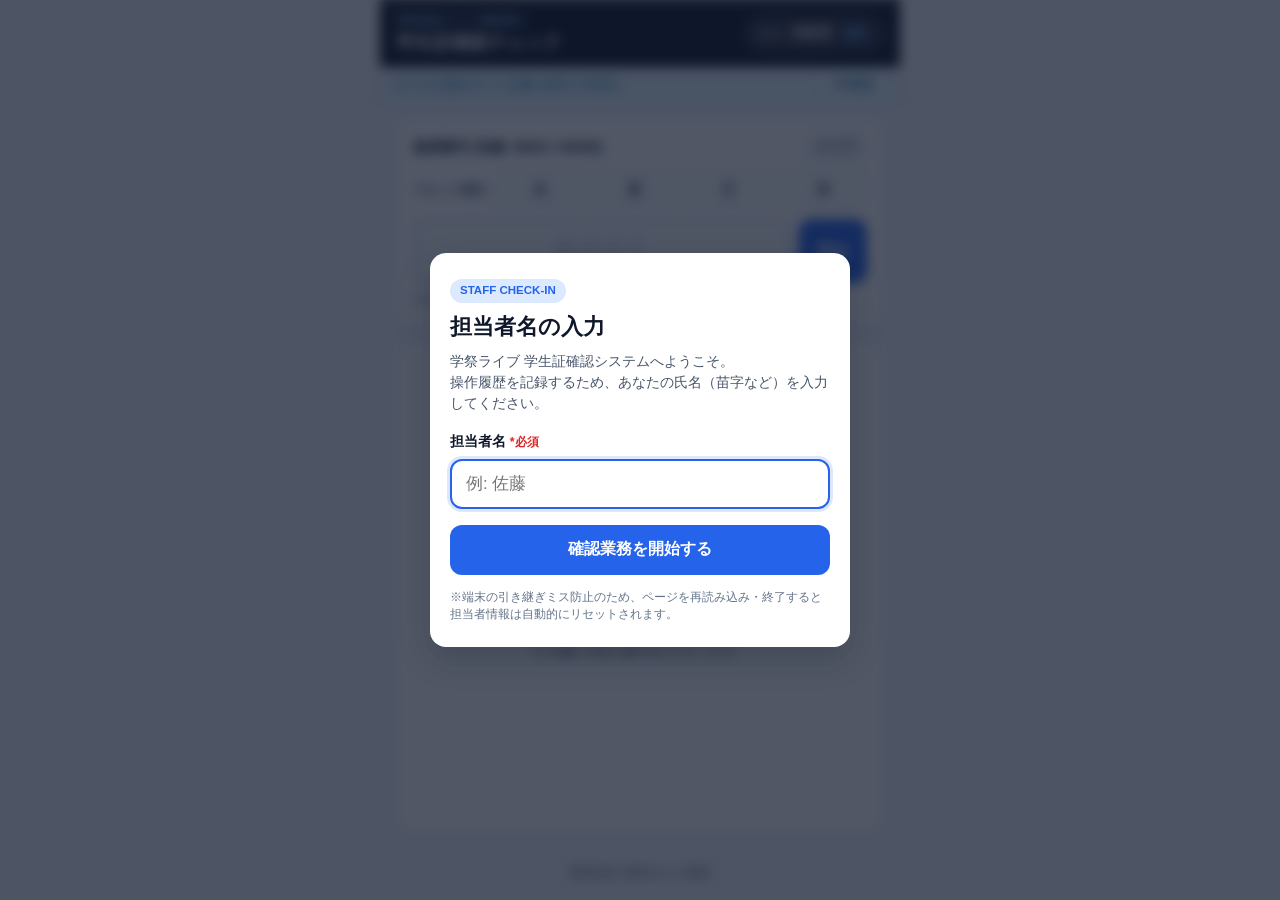
==== index.html @ 979d1f9e "Implement student ticket checker frontend, AWS backend, and manual (B001-B400)" ====
<!DOCTYPE html>
<html lang="ja">
<head>
  <meta charset="UTF-8" />
  <meta name="viewport" content="width=device-width, initial-scale=1.0, maximum-scale=1.0, user-scalable=no" />
  <meta name="theme-color" content="#0f172a" />
  <title>学祭ライブ 学生証確認窓口</title>
  <link rel="stylesheet" href="style.css" />
</head>
<body>
  <!-- ========================================================
       T2-2: 担当者名入力モーダル（初回アクセス時強制・揮発性メモリ保持）
       ======================================================== -->
  <div id="operator-modal" class="modal-overlay" role="dialog" aria-modal="true" aria-labelledby="modal-title">
    <div class="modal-card">
      <div class="modal-badge">STAFF CHECK-IN</div>
      <h1 id="modal-title" class="modal-title">担当者名の入力</h1>
      <p class="modal-desc">
        学祭ライブ 学生証確認システムへようこそ。<br />
        操作履歴を記録するため、あなたの氏名（苗字など）を入力してください。
      </p>
      <form id="operator-form" novalidate>
        <div class="form-group">
          <label for="operator-input" class="form-label">担当者名 <span class="required">*必須</span></label>
          <input
            type="text"
            id="operator-input"
            class="operator-input"
            placeholder="例: 佐藤"
            autocomplete="off"
            maxlength="20"
            required
          />
          <p id="operator-error" class="field-error" hidden>担当者名を入力してください（空白のみは不可）。</p>
        </div>
        <button type="submit" id="operator-submit-btn" class="btn btn-primary btn-block">
          確認業務を開始する
        </button>
      </form>
      <p class="modal-note">
        ※端末の引き継ぎミス防止のため、ページを再読み込み・終了すると担当者情報は自動的にリセットされます。
      </p>
    </div>
  </div>

  <!-- ========================================================
       T2-1: メイン画面（モバイルファースト・1画面完結レイアウト）
       ======================================================== -->
  <div id="app-container" class="app-container is-locked" aria-hidden="true">
    <!-- ヘッダー部 -->
    <header class="app-header">
      <div class="header-left">
        <span class="event-tag">学祭音楽ライブ 特設窓口</span>
        <h2 class="app-title">学生証確認チェック</h2>
      </div>
      <div class="header-right">
        <div class="operator-pill" title="現在の担当者（リロードでリセット）">
          <span class="operator-label">担当:</span>
          <strong id="current-operator-name" class="operator-name">未設定</strong>
          <button type="button" id="change-operator-btn" class="btn-link" aria-label="担当者を変更">変更</button>
        </div>
      </div>
    </header>

    <!-- モード表示バー（モック動作時やAPI設定変更用） -->
    <div id="mode-banner" class="mode-banner" hidden>
      <span id="mode-banner-text">ローカル検証モード (対象: B001〜B400)</span>
      <button type="button" id="open-config-btn" class="mode-config-btn">API設定</button>
    </div>

    <!-- メインコンテンツ -->
    <main class="app-main">
      <!-- 座席番号入力カード -->
      <section class="card input-section" aria-label="座席番号入力">
        <div class="input-header">
          <label for="seat-input" class="section-label">座席番号 (対象: B001〜B400)</label>
          <button type="button" id="clear-seat-btn" class="btn-clear" aria-label="入力をクリア">クリア</button>
        </div>

        <!-- クイックブロック選択ボタン（スマホでの英字・テンキー切替の手間をゼロにする補助UI） -->
        <div class="block-selector" role="group" aria-label="ブロック文字クイック入力">
          <span class="block-hint">ブロック選択:</span>
          <button type="button" class="block-btn" data-prefix="A">A</button>
          <button type="button" class="block-btn is-active" data-prefix="B">B</button>
          <button type="button" class="block-btn" data-prefix="C">C</button>
          <button type="button" class="block-btn" data-prefix="D">D</button>
        </div>

        <div class="seat-input-wrapper">
          <input
            type="text"
            id="seat-input"
            class="seat-input"
            placeholder="B001"
            maxlength="4"
            autocomplete="off"
            autocapitalize="characters"
            autocorrect="off"
            spellcheck="false"
            inputmode="text"
            aria-describedby="seat-format-hint"
          />
          <button type="button" id="manual-search-btn" class="btn-search" aria-label="照会する">
            照会
          </button>
        </div>

        <p id="seat-format-hint" class="input-hint">
          4文字入力すると自動でステータスを照会します（例: <code>B001</code>〜<code>B400</code>）
        </p>
      </section>

      <!-- ステータス表示 & アクションエリア -->
      <section id="status-section" class="card status-section state-idle" aria-live="polite">
        <!-- 初期待機状態 -->
        <div id="view-idle" class="status-view">
          <div class="idle-icon">🎫</div>
          <p class="idle-title">座席番号を入力してください</p>
          <p class="idle-sub">学生証とチケットの座席番号を目視確認し、上の入力欄に4桁の番号を入力します。</p>
        </div>

        <!-- 通信中スピナー (T2-5) -->
        <div id="view-loading" class="status-view" hidden>
          <div class="spinner" aria-hidden="true"></div>
          <p id="loading-text" class="loading-title">照会中...</p>
          <p class="loading-sub">通信完了までそのままお待ちください</p>
        </div>

        <!-- フォーマット不正エラー -->
        <div id="view-invalid" class="status-view" hidden>
          <div class="status-badge badge-invalid">形式エラー</div>
          <p class="error-title">座席番号の形式が正しくありません</p>
          <p class="error-desc">英大文字1文字＋数字3文字（例: <strong>B001</strong>）で入力してください。</p>
        </div>

        <!-- 404 対象外座席警告 (T2-4) -->
        <div id="view-not-found" class="status-view" hidden>
          <div class="status-badge badge-danger">対象外</div>
          <div class="seat-display" id="nf-seat-id">Z999</div>
          <div class="alert-banner alert-danger">
            <strong>対象外の座席番号です</strong>
            <p>この座席番号は学生チケット対象枠に登録されていません。券面を再度ご確認ください。</p>
          </div>
          <button type="button" class="btn btn-secondary btn-block next-seat-btn">
            次の座席を入力する
          </button>
        </div>

        <!-- UNCHECKED: 未確認状態 (T2-4) -->
        <div id="view-unchecked" class="status-view" hidden>
          <div class="status-header-row">
            <span class="status-badge badge-unchecked">未確認 (UNCHECKED)</span>
            <span class="seat-display" id="unchecked-seat-id">B001</span>
          </div>
          <p class="unchecked-guide">学生証の本人確認が完了したら、下のボタンを押してください。</p>
          <button type="button" id="btn-check-in" class="btn btn-success btn-xl btn-block">
            ✓ 確認済みにする
          </button>
          <p id="unchecked-history" class="meta-info" hidden></p>
        </div>

        <!-- CHECKED: 確認済み状態・二重登録防止警告 (T2-4) -->
        <div id="view-checked" class="status-view" hidden>
          <div class="status-header-row">
            <span class="status-badge badge-checked">確認済み (CHECKED)</span>
            <span class="seat-display" id="checked-seat-id">B001</span>
          </div>
          <div class="alert-banner alert-warning" role="alert">
            <div class="alert-icon">⚠️</div>
            <div class="alert-content">
              <strong>この番号は既に確認済みです！</strong>
              <p id="checked-meta" class="checked-meta">最終更新: -- (担当: --)</p>
            </div>
          </div>
          <div class="checked-actions">
            <button type="button" class="btn btn-primary btn-block next-seat-btn">
              次の座席を入力する
            </button>
            <button type="button" id="btn-undo-check" class="btn btn-outline-danger btn-block">
              誤操作のため「未確認」に戻す（取消）
            </button>
          </div>
        </div>

        <!-- 通信エラー・タイムアウト表示 + 再試行ボタン (T2-5) -->
        <div id="view-network-error" class="status-view" hidden>
          <div class="status-badge badge-danger">通信エラー</div>
          <p id="net-error-title" class="error-title">サーバーとの通信に失敗しました</p>
          <p id="net-error-desc" class="error-desc">
            電波状況が不安定か、タイムアウトが発生しました。下の「再試行」を押してください。
          </p>
          <div class="error-actions">
            <button type="button" id="btn-retry" class="btn btn-primary btn-block">
              🔄 再試行する
            </button>
          </div>
        </div>
      </section>
    </main>

    <!-- フッター -->
    <footer class="app-footer">
      <button type="button" id="footer-config-btn" class="footer-link">接続設定 / 動作モード確認</button>
    </footer>
  </div>

  <!-- ========================================================
       APIエンドポイント設定モーダル（本番URL切替・モック切替用）
       ======================================================== -->
  <div id="config-modal" class="modal-overlay" role="dialog" aria-modal="true" aria-labelledby="config-title" hidden>
    <div class="modal-card">
      <h2 id="config-title" class="modal-title">API接続設定</h2>
      <p class="modal-desc">
        API Gateway のエンドポイントURLを設定します。空欄またはモック指定時はブラウザ内モックDB（400席）で動作します。
      </p>
      <div class="form-group">
        <label for="api-url-input" class="form-label">API ベースURL</label>
        <input
          type="url"
          id="api-url-input"
          class="operator-input"
          placeholder="https://xxxx.execute-api.ap-northeast-1.amazonaws.com"
        />
      </div>
      <div class="config-actions">
        <button type="button" id="save-config-btn" class="btn btn-primary btn-block">設定を適用</button>
        <button type="button" id="close-config-btn" class="btn btn-secondary btn-block">閉じる</button>
      </div>
    </div>
  </div>

  <!-- ========================================================
       トースト通知コンテナ (T2-1 / T2-5)
       ======================================================== -->
  <div id="toast-container" class="toast-container" aria-live="assertive" aria-atomic="true"></div>

  <script src="app.js"></script>
</body>
</html>
---- style.css ----
/* ========================================================
   学祭ライブ 学生証確認サービス スタイルシート (Modern Vanilla CSS)
   モバイルファースト (iOS Safari / Android Chrome 最適化)
   ======================================================== */

:root {
  --bg-page: #f1f5f9;
  --bg-card: #ffffff;
  --text-main: #0f172a;
  --text-muted: #475569;
  --text-light: #64748b;
  --border-color: #cbd5e1;

  --primary: #2563eb;
  --primary-hover: #1d4ed8;
  --primary-light: #dbeafe;

  --success: #16a34a;
  --success-hover: #15803d;
  --success-bg: #dcfce7;
  --success-border: #86efac;

  --warning: #d97706;
  --warning-bg: #fef3c7;
  --warning-border: #fcd34d;

  --danger: #dc2626;
  --danger-hover: #b91c1c;
  --danger-bg: #fee2e2;
  --danger-border: #fca5a5;

  --radius-lg: 16px;
  --radius-md: 12px;
  --radius-sm: 8px;
  --shadow-sm: 0 1px 3px rgba(15, 23, 42, 0.08);
  --shadow-md: 0 4px 12px rgba(15, 23, 42, 0.1);
  --shadow-lg: 0 12px 32px rgba(15, 23, 42, 0.22);
}

* {
  box-sizing: border-box;
  margin: 0;
  padding: 0;
  -webkit-tap-highlight-color: transparent;
}

html, body {
  height: 100%;
  font-family: -apple-system, BlinkMacSystemFont, "Segoe UI", "Hiragino Kaku Gothic ProN", "Hiragino Sans", Meiryo, sans-serif;
  background-color: var(--bg-page);
  color: var(--text-main);
  line-height: 1.5;
}

button, input {
  font-family: inherit;
}

[hidden] {
  display: none !important;
}

/* ========================================================
   アプリ全体レイアウト
   ======================================================== */
.app-container {
  max-width: 520px;
  min-height: 100dvh;
  margin: 0 auto;
  display: flex;
  flex-direction: column;
  background-color: var(--bg-page);
  transition: filter 0.2s ease;
}

.app-container.is-locked {
  filter: blur(4px);
  pointer-events: none;
  user-select: none;
}

/* ヘッダー */
.app-header {
  background: #0f172a;
  color: #ffffff;
  padding: 12px 16px;
  display: flex;
  align-items: center;
  justify-content: space-between;
  gap: 8px;
  box-shadow: var(--shadow-sm);
}

.event-tag {
  display: block;
  font-size: 0.7rem;
  font-weight: 700;
  color: #93c5fd;
  letter-spacing: 0.04em;
}

.app-title {
  font-size: 1.1rem;
  font-weight: 800;
  letter-spacing: 0.02em;
}

.operator-pill {
  background: rgba(255, 255, 255, 0.12);
  border: 1px solid rgba(255, 255, 255, 0.22);
  border-radius: 999px;
  padding: 6px 12px;
  display: flex;
  align-items: center;
  gap: 6px;
  font-size: 0.85rem;
}

.operator-label {
  color: #cbd5e1;
  font-size: 0.75rem;
}

.operator-name {
  color: #ffffff;
  font-weight: 700;
  max-width: 90px;
  overflow: hidden;
  text-overflow: ellipsis;
  white-space: nowrap;
}

.btn-link {
  background: transparent;
  border: none;
  color: #60a5fa;
  font-size: 0.75rem;
  font-weight: 700;
  cursor: pointer;
  padding: 2px 4px;
  text-decoration: underline;
}

/* モード表示バナー */
.mode-banner {
  background: #e0f2fe;
  color: #0369a1;
  border-bottom: 1px solid #bae6fd;
  padding: 6px 16px;
  font-size: 0.78rem;
  display: flex;
  align-items: center;
  justify-content: space-between;
  gap: 8px;
}

.mode-config-btn {
  background: #ffffff;
  color: #0369a1;
  border: 1px solid #7dd3fc;
  border-radius: 6px;
  padding: 2px 8px;
  font-size: 0.75rem;
  font-weight: 600;
  cursor: pointer;
}

/* メインエリア */
.app-main {
  flex: 1;
  padding: 14px 16px;
  display: flex;
  flex-direction: column;
  gap: 14px;
}

.card {
  background: var(--bg-card);
  border-radius: var(--radius-lg);
  padding: 16px;
  box-shadow: var(--shadow-sm);
  border: 1px solid #e2e8f0;
}

/* ========================================================
   座席番号入力セクション
   ======================================================== */
.input-header {
  display: flex;
  align-items: center;
  justify-content: space-between;
  margin-bottom: 10px;
}

.section-label {
  font-size: 0.9rem;
  font-weight: 700;
  color: var(--text-main);
}

.btn-clear {
  background: #f1f5f9;
  border: 1px solid var(--border-color);
  color: var(--text-muted);
  border-radius: var(--radius-sm);
  padding: 4px 10px;
  font-size: 0.8rem;
  font-weight: 600;
  cursor: pointer;
}

.btn-clear:active {
  background: #e2e8f0;
}

/* ブロック選択ボタン */
.block-selector {
  display: flex;
  align-items: center;
  gap: 8px;
  margin-bottom: 10px;
}

.block-hint {
  font-size: 0.78rem;
  color: var(--text-muted);
  font-weight: 600;
  white-space: nowrap;
}

.block-btn {
  flex: 1;
  height: 38px;
  border-radius: var(--radius-sm);
  border: 1.5px solid var(--border-color);
  background: #f8fafc;
  color: var(--text-main);
  font-size: 1rem;
  font-weight: 800;
  cursor: pointer;
  transition: all 0.12s ease;
}

.block-btn:active,
.block-btn.is-active {
  background: var(--primary-light);
  border-color: var(--primary);
  color: var(--primary);
}

/* 座席番号テキストボックス */
.seat-input-wrapper {
  display: flex;
  gap: 8px;
  align-items: stretch;
}

.seat-input {
  flex: 1;
  width: 100%;
  height: 64px;
  font-size: 2rem;
  font-weight: 800;
  letter-spacing: 0.14em;
  text-align: center;
  text-transform: uppercase;
  color: var(--text-main);
  background: #f8fafc;
  border: 2.5px solid var(--border-color);
  border-radius: var(--radius-md);
  outline: none;
  transition: border-color 0.15s ease, background-color 0.15s ease;
}

.seat-input:focus {
  border-color: var(--primary);
  background: #ffffff;
  box-shadow: 0 0 0 4px rgba(37, 99, 235, 0.15);
}

.seat-input::placeholder {
  color: #cbd5e1;
  font-weight: 600;
}

.btn-search {
  padding: 0 18px;
  border-radius: var(--radius-md);
  border: none;
  background: var(--primary);
  color: #ffffff;
  font-size: 1rem;
  font-weight: 700;
  cursor: pointer;
  white-space: nowrap;
}

.btn-search:active {
  background: var(--primary-hover);
}

.input-hint {
  margin-top: 8px;
  font-size: 0.78rem;
  color: var(--text-light);
}

.input-hint code {
  background: #f1f5f9;
  padding: 1px 5px;
  border-radius: 4px;
  font-weight: 700;
  color: var(--text-main);
}

/* ========================================================
   ステータス表示 & アクションエリア
   ======================================================== */
.status-section {
  flex: 1;
  display: flex;
  flex-direction: column;
  justify-content: center;
  min-height: 250px;
  transition: background-color 0.2s ease, border-color 0.2s ease;
}

.status-section.state-unchecked {
  background-color: #f0fdf4;
  border: 2px solid var(--success-border);
}

.status-section.state-checked {
  background-color: #fffbeb;
  border: 2px solid var(--warning-border);
}

.status-section.state-danger {
  background-color: #fef2f2;
  border: 2px solid var(--danger-border);
}

.status-view {
  display: flex;
  flex-direction: column;
  align-items: center;
  text-align: center;
  gap: 12px;
  width: 100%;
}

/* 待機表示 */
.idle-icon {
  font-size: 2.5rem;
}

.idle-title {
  font-size: 1.05rem;
  font-weight: 700;
  color: var(--text-main);
}

.idle-sub {
  font-size: 0.85rem;
  color: var(--text-muted);
  max-width: 320px;
}

/* ステータスヘッダー・バッジ */
.status-header-row {
  display: flex;
  flex-direction: column;
  align-items: center;
  gap: 6px;
  width: 100%;
}

.status-badge {
  display: inline-block;
  padding: 4px 14px;
  border-radius: 999px;
  font-size: 0.85rem;
  font-weight: 800;
  letter-spacing: 0.04em;
}

.badge-unchecked {
  background: var(--success-bg);
  color: #166534;
  border: 1px solid var(--success-border);
}

.badge-checked {
  background: var(--warning-bg);
  color: #92400e;
  border: 1px solid var(--warning-border);
}

.badge-danger,
.badge-invalid {
  background: var(--danger-bg);
  color: #991b1b;
  border: 1px solid var(--danger-border);
}

.seat-display {
  font-size: 2.4rem;
  font-weight: 900;
  letter-spacing: 0.08em;
  color: var(--text-main);
  line-height: 1.1;
}

.unchecked-guide {
  font-size: 0.9rem;
  color: #166534;
  font-weight: 600;
}

.meta-info {
  font-size: 0.78rem;
  color: var(--text-muted);
}

/* 警告バナー */
.alert-banner {
  width: 100%;
  padding: 14px;
  border-radius: var(--radius-md);
  text-align: left;
  display: flex;
  align-items: flex-start;
  gap: 10px;
}

.alert-warning {
  background: #fef3c7;
  border: 1.5px solid #f59e0b;
  color: #78350f;
}

.alert-danger {
  background: #fee2e2;
  border: 1.5px solid #ef4444;
  color: #7f1d1d;
  flex-direction: column;
  text-align: center;
  align-items: center;
}

.alert-icon {
  font-size: 1.5rem;
  line-height: 1;
}

.alert-content strong {
  display: block;
  font-size: 1rem;
  margin-bottom: 4px;
}

.checked-meta {
  font-size: 0.88rem;
  font-weight: 700;
}

.checked-actions,
.error-actions {
  width: 100%;
  display: flex;
  flex-direction: column;
  gap: 10px;
  margin-top: 4px;
}

.error-title {
  font-size: 1.05rem;
  font-weight: 800;
  color: #991b1b;
}

.error-desc {
  font-size: 0.88rem;
  color: var(--text-muted);
}

/* ========================================================
   ボタン共通
   ======================================================== */
.btn {
  display: inline-flex;
  align-items: center;
  justify-content: center;
  gap: 8px;
  height: 50px;
  padding: 0 20px;
  border-radius: var(--radius-md);
  border: none;
  font-size: 1rem;
  font-weight: 800;
  cursor: pointer;
  transition: transform 0.08s ease, background-color 0.15s ease;
}

.btn:active:not(:disabled) {
  transform: scale(0.98);
}

.btn:disabled {
  opacity: 0.6;
  cursor: not-allowed;
}

.btn-block {
  width: 100%;
}

.btn-xl {
  height: 64px;
  font-size: 1.25rem;
  box-shadow: 0 4px 14px rgba(22, 163, 74, 0.3);
}

.btn-primary {
  background: var(--primary);
  color: #ffffff;
}

.btn-primary:active:not(:disabled) {
  background: var(--primary-hover);
}

.btn-success {
  background: var(--success);
  color: #ffffff;
}

.btn-success:active:not(:disabled) {
  background: var(--success-hover);
}

.btn-secondary {
  background: #e2e8f0;
  color: var(--text-main);
}

.btn-outline-danger {
  background: #ffffff;
  color: var(--danger);
  border: 2px solid var(--danger);
  height: 46px;
  font-size: 0.92rem;
}

.btn-outline-danger:active:not(:disabled) {
  background: var(--danger-bg);
}

/* ========================================================
   スピナー (ローディング表示)
   ======================================================== */
.spinner {
  width: 44px;
  height: 44px;
  border: 4px solid #cbd5e1;
  border-top-color: var(--primary);
  border-radius: 50%;
  animation: spin 0.75s linear infinite;
}

@keyframes spin {
  to {
    transform: rotate(360deg);
  }
}

.loading-title {
  font-size: 1.05rem;
  font-weight: 800;
  color: var(--text-main);
}

.loading-sub {
  font-size: 0.82rem;
  color: var(--text-muted);
}

/* ========================================================
   モーダル (担当者名入力 / API設定)
   ======================================================== */
.modal-overlay {
  position: fixed;
  inset: 0;
  background: rgba(15, 23, 42, 0.72);
  backdrop-filter: blur(4px);
  display: flex;
  align-items: center;
  justify-content: center;
  padding: 16px;
  z-index: 1000;
}

.modal-card {
  background: #ffffff;
  width: 100%;
  max-width: 420px;
  border-radius: var(--radius-lg);
  padding: 24px 20px;
  box-shadow: var(--shadow-lg);
}

.modal-badge {
  display: inline-block;
  background: var(--primary-light);
  color: var(--primary);
  font-size: 0.72rem;
  font-weight: 800;
  padding: 3px 10px;
  border-radius: 999px;
  margin-bottom: 8px;
}

.modal-title {
  font-size: 1.35rem;
  font-weight: 800;
  margin-bottom: 8px;
}

.modal-desc {
  font-size: 0.88rem;
  color: var(--text-muted);
  margin-bottom: 18px;
}

.form-group {
  margin-bottom: 16px;
}

.form-label {
  display: block;
  font-size: 0.85rem;
  font-weight: 700;
  margin-bottom: 6px;
}

.required {
  color: var(--danger);
  font-size: 0.78rem;
}

.operator-input {
  width: 100%;
  height: 50px;
  padding: 0 14px;
  font-size: 1.05rem;
  border: 2px solid var(--border-color);
  border-radius: var(--radius-md);
  outline: none;
}

.operator-input:focus {
  border-color: var(--primary);
  box-shadow: 0 0 0 3px rgba(37, 99, 235, 0.15);
}

.field-error {
  margin-top: 6px;
  font-size: 0.82rem;
  color: var(--danger);
  font-weight: 700;
}

.modal-note {
  margin-top: 14px;
  font-size: 0.76rem;
  color: var(--text-light);
  line-height: 1.4;
}

.config-actions {
  display: flex;
  flex-direction: column;
  gap: 8px;
}

/* ========================================================
   トースト通知
   ======================================================== */
.toast-container {
  position: fixed;
  bottom: 20px;
  left: 50%;
  transform: translateX(-50%);
  width: calc(100% - 32px);
  max-width: 460px;
  display: flex;
  flex-direction: column;
  gap: 8px;
  z-index: 1200;
  pointer-events: none;
}

.toast {
  padding: 14px 16px;
  border-radius: var(--radius-md);
  color: #ffffff;
  font-size: 0.92rem;
  font-weight: 700;
  box-shadow: var(--shadow-md);
  display: flex;
  align-items: center;
  justify-content: space-between;
  animation: slideUp 0.2s ease-out;
}

.toast-success {
  background: #15803d;
}

.toast-warning {
  background: #b45309;
}

.toast-error {
  background: #b91c1c;
}

@keyframes slideUp {
  from {
    opacity: 0;
    transform: translateY(12px);
  }
  to {
    opacity: 1;
    transform: translateY(0);
  }
}

/* フッター */
.app-footer {
  padding: 10px 16px 18px;
  text-align: center;
}

.footer-link {
  background: transparent;
  border: none;
  color: var(--text-light);
  font-size: 0.78rem;
  text-decoration: underline;
  cursor: pointer;
}
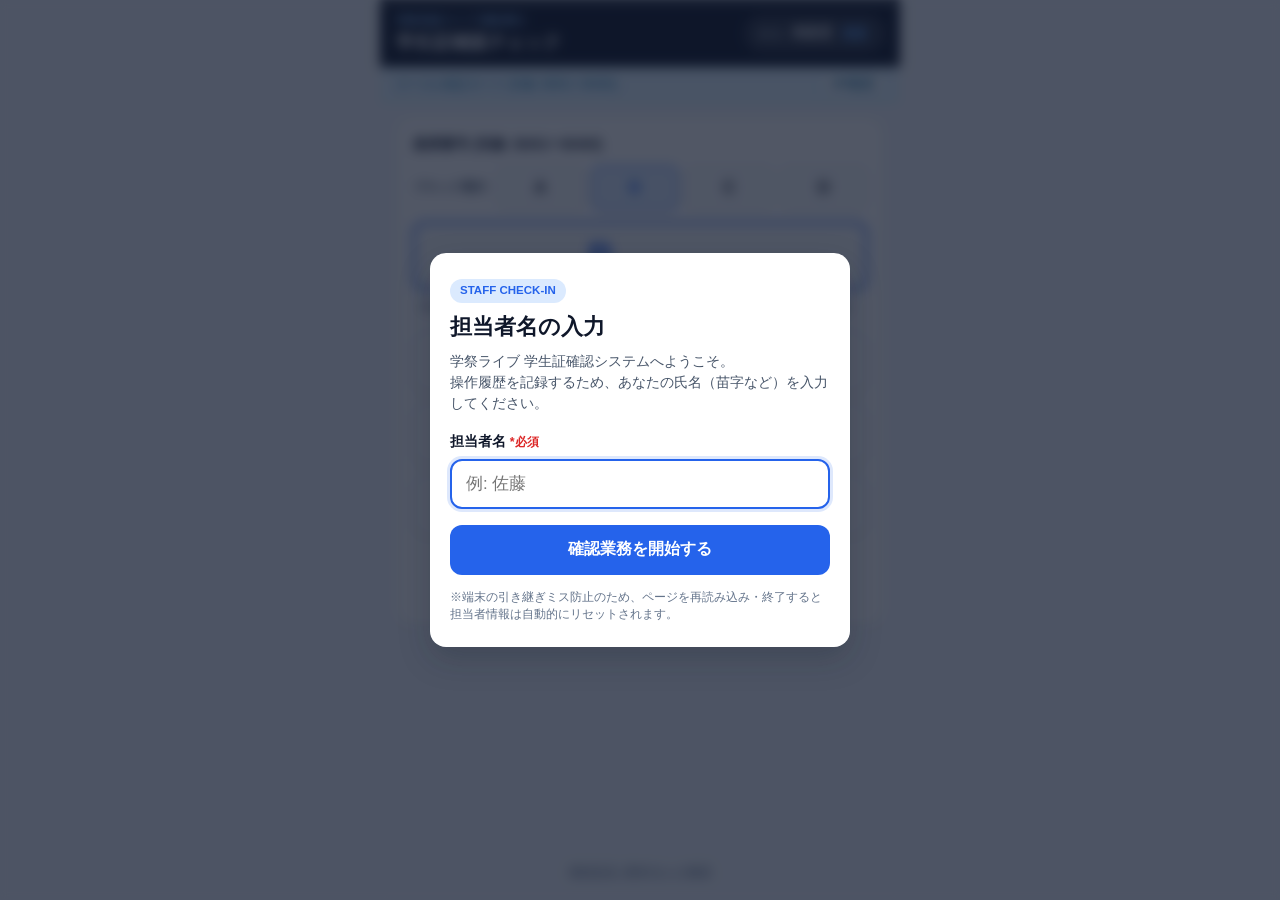
==== commit 5ad8acee: "Implement on-screen keyboard for seat number input and update related UI components" ====
--- a/index.html
+++ b/index.html
@@ -70,15 +70,14 @@
 
     <!-- メインコンテンツ -->
     <main class="app-main">
-      <!-- 座席番号入力カード -->
-      <section class="card input-section" aria-label="座席番号入力">
+      <!-- 座席番号入力カード（オンスクリーンキーボード） -->
+      <section id="keyboard-section" class="card input-section" aria-label="座席番号入力">
         <div class="input-header">
-          <label for="seat-input" class="section-label">座席番号 (対象: B001〜B400)</label>
-          <button type="button" id="clear-seat-btn" class="btn-clear" aria-label="入力をクリア">クリア</button>
-        </div>
-
-        <!-- クイックブロック選択ボタン（スマホでの英字・テンキー切替の手間をゼロにする補助UI） -->
-        <div class="block-selector" role="group" aria-label="ブロック文字クイック入力">
+          <span class="section-label">座席番号 (対象: B001〜B400)</span>
+        </div>
+
+        <!-- ブロック選択ボタン（頭文字アルファベット入力のみ） -->
+        <div class="block-selector" role="group" aria-label="ブロック文字選択">
           <span class="block-hint">ブロック選択:</span>
           <button type="button" class="block-btn" data-prefix="A">A</button>
           <button type="button" class="block-btn is-active" data-prefix="B">B</button>
@@ -86,37 +85,45 @@
           <button type="button" class="block-btn" data-prefix="D">D</button>
         </div>
 
+        <!-- 座席番号表示ボックス（OSキーボード非起動） -->
         <div class="seat-input-wrapper">
-          <input
-            type="text"
+          <div
             id="seat-input"
-            class="seat-input"
-            placeholder="B001"
-            maxlength="4"
-            autocomplete="off"
-            autocapitalize="characters"
-            autocorrect="off"
-            spellcheck="false"
-            inputmode="text"
+            class="seat-input seat-display-box"
+            role="status"
+            aria-live="polite"
             aria-describedby="seat-format-hint"
-          />
-          <button type="button" id="manual-search-btn" class="btn-search" aria-label="照会する">
-            照会
-          </button>
+          >
+            <span id="seat-prefix-display" class="seat-prefix-part">B</span><span id="seat-digits-display" class="seat-digits-part is-placeholder">___</span>
+          </div>
         </div>
 
         <p id="seat-format-hint" class="input-hint">
-          4文字入力すると自動でステータスを照会します（例: <code>B001</code>〜<code>B400</code>）
+          3桁の数字を入力すると自動で照会画面に切り替わります（例: <code>B001</code>〜<code>B400</code>）
         </p>
+
+        <!-- オンスクリーンテンキー（0〜9のみ、バックスペースなし） -->
+        <div class="numpad-grid" role="group" aria-label="座席番号テンキー">
+          <button type="button" class="numpad-btn" data-digit="1">1</button>
+          <button type="button" class="numpad-btn" data-digit="2">2</button>
+          <button type="button" class="numpad-btn" data-digit="3">3</button>
+          <button type="button" class="numpad-btn" data-digit="4">4</button>
+          <button type="button" class="numpad-btn" data-digit="5">5</button>
+          <button type="button" class="numpad-btn" data-digit="6">6</button>
+          <button type="button" class="numpad-btn" data-digit="7">7</button>
+          <button type="button" class="numpad-btn" data-digit="8">8</button>
+          <button type="button" class="numpad-btn" data-digit="9">9</button>
+          <button type="button" class="numpad-btn numpad-btn-zero" data-digit="0">0</button>
+        </div>
       </section>
 
-      <!-- ステータス表示 & アクションエリア -->
-      <section id="status-section" class="card status-section state-idle" aria-live="polite">
+      <!-- ステータス表示 & アクションエリア（3桁入力完了時に表示） -->
+      <section id="status-section" class="card status-section state-idle" aria-live="polite" hidden>
         <!-- 初期待機状態 -->
-        <div id="view-idle" class="status-view">
+        <div id="view-idle" class="status-view" hidden>
           <div class="idle-icon">🎫</div>
           <p class="idle-title">座席番号を入力してください</p>
-          <p class="idle-sub">学生証とチケットの座席番号を目視確認し、上の入力欄に4桁の番号を入力します。</p>
+          <p class="idle-sub">学生証とチケットの座席番号を目視確認し、テンキーで3桁の番号を入力します。</p>
         </div>
 
         <!-- 通信中スピナー (T2-5) -->
@@ -131,6 +138,9 @@
           <div class="status-badge badge-invalid">形式エラー</div>
           <p class="error-title">座席番号の形式が正しくありません</p>
           <p class="error-desc">英大文字1文字＋数字3文字（例: <strong>B001</strong>）で入力してください。</p>
+          <button type="button" class="btn btn-secondary btn-block next-seat-btn">
+            次の座席を入力する
+          </button>
         </div>
 
         <!-- 404 対象外座席警告 (T2-4) -->
@@ -153,9 +163,14 @@
             <span class="seat-display" id="unchecked-seat-id">B001</span>
           </div>
           <p class="unchecked-guide">学生証の本人確認が完了したら、下のボタンを押してください。</p>
-          <button type="button" id="btn-check-in" class="btn btn-success btn-xl btn-block">
-            ✓ 確認済みにする
-          </button>
+          <div class="unchecked-actions">
+            <button type="button" id="btn-check-in" class="btn btn-success btn-xl btn-block">
+              ✓ 確認済みにする
+            </button>
+            <button type="button" class="btn btn-secondary btn-block next-seat-btn">
+              次の座席を入力する
+            </button>
+          </div>
           <p id="unchecked-history" class="meta-info" hidden></p>
         </div>
 
@@ -192,6 +207,9 @@
           <div class="error-actions">
             <button type="button" id="btn-retry" class="btn btn-primary btn-block">
               🔄 再試行する
+            </button>
+            <button type="button" class="btn btn-secondary btn-block next-seat-btn">
+              次の座席を入力する
             </button>
           </div>
         </div>
@@ -234,6 +252,7 @@
        ======================================================== -->
   <div id="toast-container" class="toast-container" aria-live="assertive" aria-atomic="true"></div>
 
+  <script src="config.js"></script>
   <script src="app.js"></script>
 </body>
 </html>
--- a/style.css
+++ b/style.css
@@ -183,7 +183,7 @@
 }
 
 /* ========================================================
-   座席番号入力セクション
+   座席番号入力セクション（オンスクリーンキーボード）
    ======================================================== */
 .input-header {
   display: flex;
@@ -198,27 +198,12 @@
   color: var(--text-main);
 }
 
-.btn-clear {
-  background: #f1f5f9;
-  border: 1px solid var(--border-color);
-  color: var(--text-muted);
-  border-radius: var(--radius-sm);
-  padding: 4px 10px;
-  font-size: 0.8rem;
-  font-weight: 600;
-  cursor: pointer;
-}
-
-.btn-clear:active {
-  background: #e2e8f0;
-}
-
 /* ブロック選択ボタン */
 .block-selector {
   display: flex;
   align-items: center;
   gap: 8px;
-  margin-bottom: 10px;
+  margin-bottom: 12px;
 }
 
 .block-hint {
@@ -230,14 +215,16 @@
 
 .block-btn {
   flex: 1;
-  height: 38px;
+  height: 44px;
   border-radius: var(--radius-sm);
   border: 1.5px solid var(--border-color);
   background: #f8fafc;
   color: var(--text-main);
-  font-size: 1rem;
+  font-size: 1.05rem;
   font-weight: 800;
   cursor: pointer;
+  touch-action: manipulation;
+  user-select: none;
   transition: all 0.12s ease;
 }
 
@@ -246,63 +233,53 @@
   background: var(--primary-light);
   border-color: var(--primary);
   color: var(--primary);
-}
-
-/* 座席番号テキストボックス */
+  box-shadow: 0 0 0 2px rgba(37, 99, 235, 0.12);
+}
+
+/* 座席番号表示ディスプレイ（OSキーボード非起動） */
 .seat-input-wrapper {
   display: flex;
   gap: 8px;
   align-items: stretch;
 }
 
-.seat-input {
+.seat-input.seat-display-box {
   flex: 1;
   width: 100%;
-  height: 64px;
-  font-size: 2rem;
+  height: 68px;
+  display: flex;
+  align-items: center;
+  justify-content: center;
+  font-size: 2.2rem;
   font-weight: 800;
   letter-spacing: 0.14em;
   text-align: center;
   text-transform: uppercase;
   color: var(--text-main);
   background: #f8fafc;
-  border: 2.5px solid var(--border-color);
+  border: 2.5px solid var(--primary);
   border-radius: var(--radius-md);
-  outline: none;
-  transition: border-color 0.15s ease, background-color 0.15s ease;
-}
-
-.seat-input:focus {
-  border-color: var(--primary);
-  background: #ffffff;
-  box-shadow: 0 0 0 4px rgba(37, 99, 235, 0.15);
-}
-
-.seat-input::placeholder {
-  color: #cbd5e1;
-  font-weight: 600;
-}
-
-.btn-search {
-  padding: 0 18px;
-  border-radius: var(--radius-md);
-  border: none;
-  background: var(--primary);
-  color: #ffffff;
-  font-size: 1rem;
-  font-weight: 700;
-  cursor: pointer;
-  white-space: nowrap;
-}
-
-.btn-search:active {
-  background: var(--primary-hover);
+  user-select: none;
+  box-shadow: 0 0 0 4px rgba(37, 99, 235, 0.1);
+}
+
+.seat-prefix-part {
+  color: var(--primary);
+}
+
+.seat-digits-part {
+  color: var(--text-main);
+}
+
+.seat-digits-part.is-placeholder {
+  color: #94a3b8;
 }
 
 .input-hint {
   margin-top: 8px;
   font-size: 0.78rem;
   color: var(--text-light);
+  text-align: center;
 }
 
 .input-hint code {
@@ -311,6 +288,40 @@
   border-radius: 4px;
   font-weight: 700;
   color: var(--text-main);
+}
+
+/* オンスクリーンテンキー */
+.numpad-grid {
+  display: grid;
+  grid-template-columns: repeat(3, 1fr);
+  gap: 10px;
+  margin-top: 14px;
+}
+
+.numpad-btn {
+  height: 62px;
+  border-radius: var(--radius-md);
+  border: 1.5px solid var(--border-color);
+  background: #ffffff;
+  color: var(--text-main);
+  font-size: 1.55rem;
+  font-weight: 800;
+  cursor: pointer;
+  touch-action: manipulation;
+  user-select: none;
+  box-shadow: 0 2px 4px rgba(15, 23, 42, 0.06);
+  transition: transform 0.06s ease, background-color 0.1s ease, border-color 0.1s ease;
+}
+
+.numpad-btn:active {
+  background: var(--primary-light);
+  border-color: var(--primary);
+  color: var(--primary);
+  transform: scale(0.96);
+}
+
+.numpad-btn-zero {
+  grid-column: 2;
 }
 
 /* ========================================================
@@ -464,6 +475,7 @@
   font-weight: 700;
 }
 
+.unchecked-actions,
 .checked-actions,
 .error-actions {
   width: 100%;
@@ -499,6 +511,8 @@
   font-size: 1rem;
   font-weight: 800;
   cursor: pointer;
+  touch-action: manipulation;
+  user-select: none;
   transition: transform 0.08s ease, background-color 0.15s ease;
 }
 
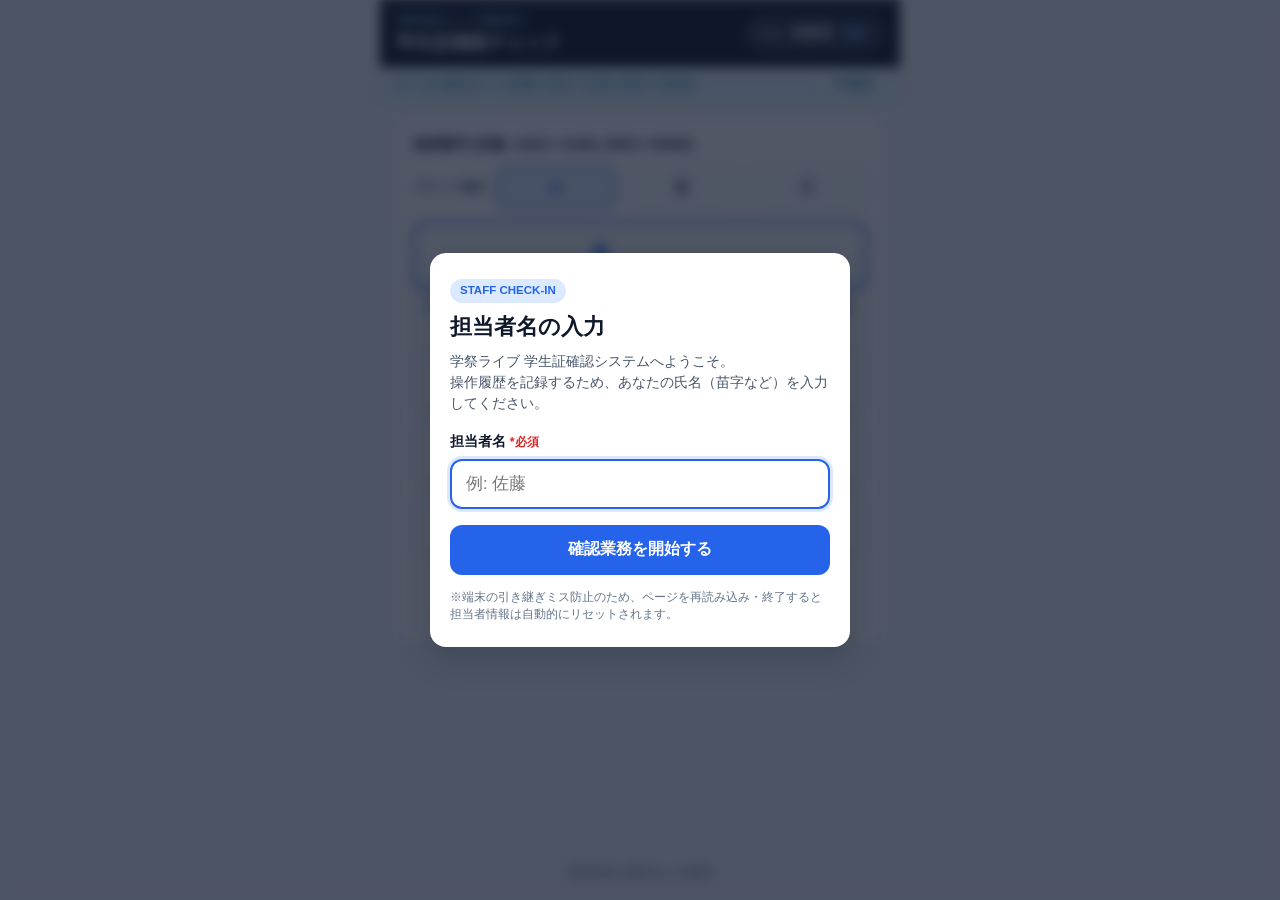
==== commit f9a74a77: "初期データを800件（A001〜A400, B001〜B400）に更新し、関連するドキュメントとコードを修正" ====
--- a/index.html
+++ b/index.html
@@ -64,7 +64,7 @@
 
     <!-- モード表示バー（モック動作時やAPI設定変更用） -->
     <div id="mode-banner" class="mode-banner" hidden>
-      <span id="mode-banner-text">ローカル検証モード (対象: B001〜B400)</span>
+      <span id="mode-banner-text">ローカル検証モード (対象: A001〜A400, B001〜B400)</span>
       <button type="button" id="open-config-btn" class="mode-config-btn">API設定</button>
     </div>
 
@@ -73,16 +73,15 @@
       <!-- 座席番号入力カード（オンスクリーンキーボード） -->
       <section id="keyboard-section" class="card input-section" aria-label="座席番号入力">
         <div class="input-header">
-          <span class="section-label">座席番号 (対象: B001〜B400)</span>
+          <span class="section-label">座席番号 (対象: A001〜A400, B001〜B400)</span>
         </div>
 
         <!-- ブロック選択ボタン（頭文字アルファベット入力のみ） -->
         <div class="block-selector" role="group" aria-label="ブロック文字選択">
           <span class="block-hint">ブロック選択:</span>
-          <button type="button" class="block-btn" data-prefix="A">A</button>
-          <button type="button" class="block-btn is-active" data-prefix="B">B</button>
+          <button type="button" class="block-btn is-active" data-prefix="A">A</button>
+          <button type="button" class="block-btn" data-prefix="B">B</button>
           <button type="button" class="block-btn" data-prefix="C">C</button>
-          <button type="button" class="block-btn" data-prefix="D">D</button>
         </div>
 
         <!-- 座席番号表示ボックス（OSキーボード非起動） -->
@@ -94,12 +93,12 @@
             aria-live="polite"
             aria-describedby="seat-format-hint"
           >
-            <span id="seat-prefix-display" class="seat-prefix-part">B</span><span id="seat-digits-display" class="seat-digits-part is-placeholder">___</span>
+            <span id="seat-prefix-display" class="seat-prefix-part">A</span><span id="seat-digits-display" class="seat-digits-part is-placeholder">___</span>
           </div>
         </div>
 
         <p id="seat-format-hint" class="input-hint">
-          3桁の数字を入力すると自動で照会画面に切り替わります（例: <code>B001</code>〜<code>B400</code>）
+          3桁の数字を入力すると自動で照会画面に切り替わります（例: <code>A001</code>〜<code>A400</code>, <code>B001</code>〜<code>B400</code>）
         </p>
 
         <!-- オンスクリーンテンキー（0〜9のみ、バックスペースなし） -->
@@ -137,7 +136,7 @@
         <div id="view-invalid" class="status-view" hidden>
           <div class="status-badge badge-invalid">形式エラー</div>
           <p class="error-title">座席番号の形式が正しくありません</p>
-          <p class="error-desc">英大文字1文字＋数字3文字（例: <strong>B001</strong>）で入力してください。</p>
+          <p class="error-desc">英大文字1文字＋数字3文字（例: <strong>A001</strong> / <strong>B001</strong>）で入力してください。</p>
           <button type="button" class="btn btn-secondary btn-block next-seat-btn">
             次の座席を入力する
           </button>
@@ -229,7 +228,7 @@
     <div class="modal-card">
       <h2 id="config-title" class="modal-title">API接続設定</h2>
       <p class="modal-desc">
-        API Gateway のエンドポイントURLを設定します。空欄またはモック指定時はブラウザ内モックDB（400席）で動作します。
+        API Gateway のエンドポイントURLを設定します。空欄またはモック指定時はブラウザ内モックDB（800席: A001〜A400, B001〜B400）で動作します。
       </p>
       <div class="form-group">
         <label for="api-url-input" class="form-label">API ベースURL</label>
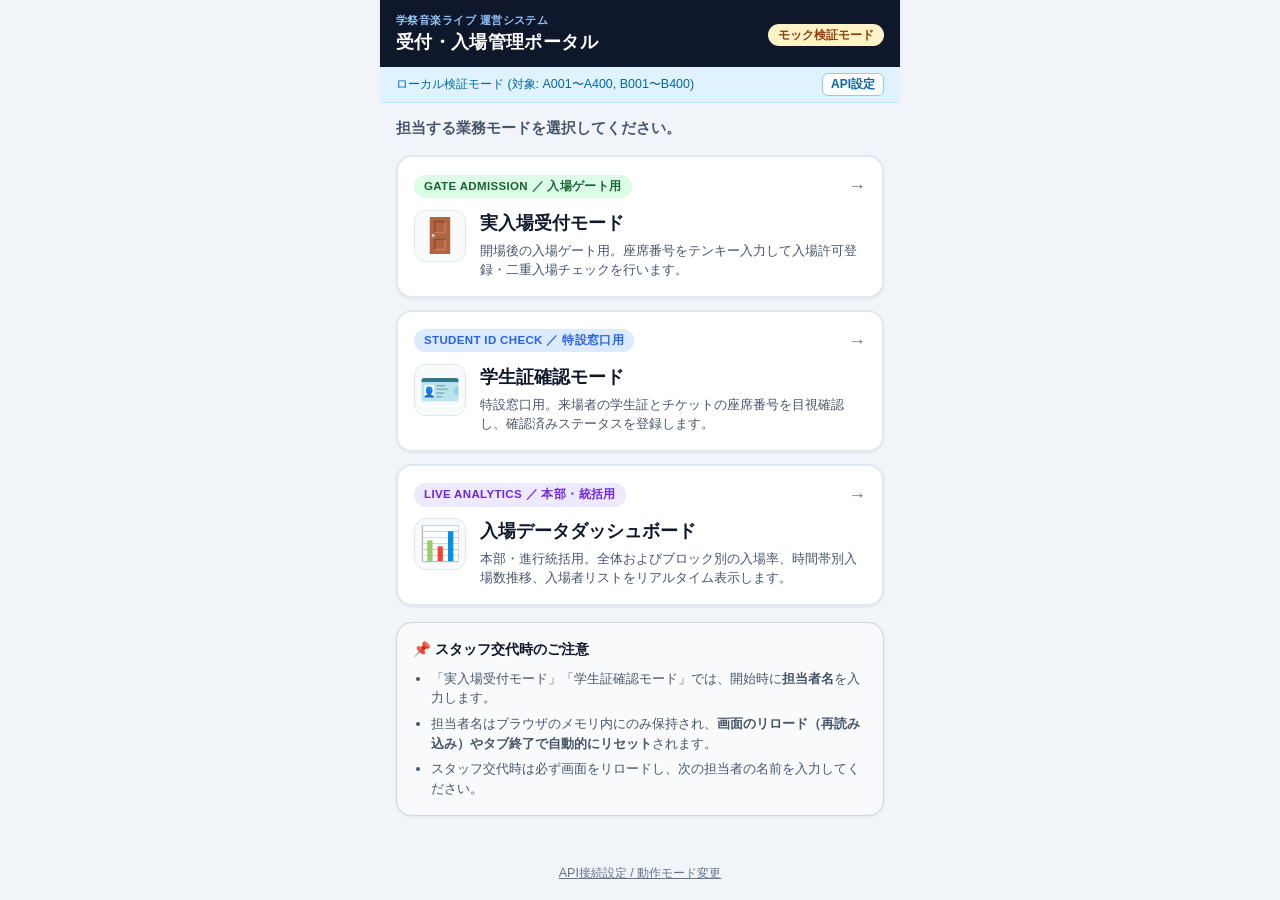
==== commit 7640e123: "Add site structure changes and new admission management features - Updated CSS styles for app footer" ====
--- a/index.html
+++ b/index.html
@@ -2,233 +2,113 @@
 <html lang="ja">
 <head>
   <meta charset="UTF-8" />
-  <meta name="viewport" content="width=device-width, initial-scale=1.0, maximum-scale=1.0, user-scalable=no" />
+  <meta name="viewport" content="width=device-width, initial-scale=1.0" />
   <meta name="theme-color" content="#0f172a" />
-  <title>学祭ライブ 学生証確認窓口</title>
+  <title>学祭ライブ 学生証確認・入場管理ポータル</title>
   <link rel="stylesheet" href="style.css" />
 </head>
 <body>
-  <!-- ========================================================
-       T2-2: 担当者名入力モーダル（初回アクセス時強制・揮発性メモリ保持）
-       ======================================================== -->
-  <div id="operator-modal" class="modal-overlay" role="dialog" aria-modal="true" aria-labelledby="modal-title">
-    <div class="modal-card">
-      <div class="modal-badge">STAFF CHECK-IN</div>
-      <h1 id="modal-title" class="modal-title">担当者名の入力</h1>
-      <p class="modal-desc">
-        学祭ライブ 学生証確認システムへようこそ。<br />
-        操作履歴を記録するため、あなたの氏名（苗字など）を入力してください。
-      </p>
-      <form id="operator-form" novalidate>
-        <div class="form-group">
-          <label for="operator-input" class="form-label">担当者名 <span class="required">*必須</span></label>
-          <input
-            type="text"
-            id="operator-input"
-            class="operator-input"
-            placeholder="例: 佐藤"
-            autocomplete="off"
-            maxlength="20"
-            required
-          />
-          <p id="operator-error" class="field-error" hidden>担当者名を入力してください（空白のみは不可）。</p>
-        </div>
-        <button type="submit" id="operator-submit-btn" class="btn btn-primary btn-block">
-          確認業務を開始する
-        </button>
-      </form>
-      <p class="modal-note">
-        ※端末の引き継ぎミス防止のため、ページを再読み込み・終了すると担当者情報は自動的にリセットされます。
-      </p>
-    </div>
-  </div>
-
-  <!-- ========================================================
-       T2-1: メイン画面（モバイルファースト・1画面完結レイアウト）
-       ======================================================== -->
-  <div id="app-container" class="app-container is-locked" aria-hidden="true">
+  <div id="app-container" class="app-container">
     <!-- ヘッダー部 -->
     <header class="app-header">
       <div class="header-left">
-        <span class="event-tag">学祭音楽ライブ 特設窓口</span>
-        <h2 class="app-title">学生証確認チェック</h2>
+        <span class="event-tag">学祭音楽ライブ 運営システム</span>
+        <h1 class="app-title">受付・入場管理ポータル</h1>
       </div>
       <div class="header-right">
-        <div class="operator-pill" title="現在の担当者（リロードでリセット）">
-          <span class="operator-label">担当:</span>
-          <strong id="current-operator-name" class="operator-name">未設定</strong>
-          <button type="button" id="change-operator-btn" class="btn-link" aria-label="担当者を変更">変更</button>
-        </div>
+        <span id="portal-status-badge" class="portal-conn-badge">確認中...</span>
       </div>
     </header>
 
-    <!-- モード表示バー（モック動作時やAPI設定変更用） -->
-    <div id="mode-banner" class="mode-banner" hidden>
+    <!-- モード表示バー -->
+    <div id="mode-banner" class="mode-banner">
       <span id="mode-banner-text">ローカル検証モード (対象: A001〜A400, B001〜B400)</span>
       <button type="button" id="open-config-btn" class="mode-config-btn">API設定</button>
     </div>
 
     <!-- メインコンテンツ -->
-    <main class="app-main">
-      <!-- 座席番号入力カード（オンスクリーンキーボード） -->
-      <section id="keyboard-section" class="card input-section" aria-label="座席番号入力">
-        <div class="input-header">
-          <span class="section-label">座席番号 (対象: A001〜A400, B001〜B400)</span>
-        </div>
-
-        <!-- ブロック選択ボタン（頭文字アルファベット入力のみ） -->
-        <div class="block-selector" role="group" aria-label="ブロック文字選択">
-          <span class="block-hint">ブロック選択:</span>
-          <button type="button" class="block-btn is-active" data-prefix="A">A</button>
-          <button type="button" class="block-btn" data-prefix="B">B</button>
-          <button type="button" class="block-btn" data-prefix="C">C</button>
-        </div>
-
-        <!-- 座席番号表示ボックス（OSキーボード非起動） -->
-        <div class="seat-input-wrapper">
-          <div
-            id="seat-input"
-            class="seat-input seat-display-box"
-            role="status"
-            aria-live="polite"
-            aria-describedby="seat-format-hint"
-          >
-            <span id="seat-prefix-display" class="seat-prefix-part">A</span><span id="seat-digits-display" class="seat-digits-part is-placeholder">___</span>
-          </div>
-        </div>
-
-        <p id="seat-format-hint" class="input-hint">
-          3桁の数字を入力すると自動で照会画面に切り替わります（例: <code>A001</code>〜<code>A400</code>, <code>B001</code>〜<code>B400</code>）
-        </p>
-
-        <!-- オンスクリーンテンキー（0〜9のみ、バックスペースなし） -->
-        <div class="numpad-grid" role="group" aria-label="座席番号テンキー">
-          <button type="button" class="numpad-btn" data-digit="1">1</button>
-          <button type="button" class="numpad-btn" data-digit="2">2</button>
-          <button type="button" class="numpad-btn" data-digit="3">3</button>
-          <button type="button" class="numpad-btn" data-digit="4">4</button>
-          <button type="button" class="numpad-btn" data-digit="5">5</button>
-          <button type="button" class="numpad-btn" data-digit="6">6</button>
-          <button type="button" class="numpad-btn" data-digit="7">7</button>
-          <button type="button" class="numpad-btn" data-digit="8">8</button>
-          <button type="button" class="numpad-btn" data-digit="9">9</button>
-          <button type="button" class="numpad-btn numpad-btn-zero" data-digit="0">0</button>
-        </div>
+    <main class="app-main portal-main">
+      <section class="portal-intro">
+        <p class="portal-lead">担当する業務モードを選択してください。</p>
       </section>
 
-      <!-- ステータス表示 & アクションエリア（3桁入力完了時に表示） -->
-      <section id="status-section" class="card status-section state-idle" aria-live="polite" hidden>
-        <!-- 初期待機状態 -->
-        <div id="view-idle" class="status-view" hidden>
-          <div class="idle-icon">🎫</div>
-          <p class="idle-title">座席番号を入力してください</p>
-          <p class="idle-sub">学生証とチケットの座席番号を目視確認し、テンキーで3桁の番号を入力します。</p>
-        </div>
-
-        <!-- 通信中スピナー (T2-5) -->
-        <div id="view-loading" class="status-view" hidden>
-          <div class="spinner" aria-hidden="true"></div>
-          <p id="loading-text" class="loading-title">照会中...</p>
-          <p class="loading-sub">通信完了までそのままお待ちください</p>
-        </div>
-
-        <!-- フォーマット不正エラー -->
-        <div id="view-invalid" class="status-view" hidden>
-          <div class="status-badge badge-invalid">形式エラー</div>
-          <p class="error-title">座席番号の形式が正しくありません</p>
-          <p class="error-desc">英大文字1文字＋数字3文字（例: <strong>A001</strong> / <strong>B001</strong>）で入力してください。</p>
-          <button type="button" class="btn btn-secondary btn-block next-seat-btn">
-            次の座席を入力する
-          </button>
-        </div>
-
-        <!-- 404 対象外座席警告 (T2-4) -->
-        <div id="view-not-found" class="status-view" hidden>
-          <div class="status-badge badge-danger">対象外</div>
-          <div class="seat-display" id="nf-seat-id">Z999</div>
-          <div class="alert-banner alert-danger">
-            <strong>対象外の座席番号です</strong>
-            <p>この座席番号は学生チケット対象枠に登録されていません。券面を再度ご確認ください。</p>
+      <!-- モード選択カード一覧 -->
+      <nav class="portal-grid" aria-label="業務モード選択">
+        <!-- 1. 実入場受付モード -->
+        <a href="admission.html" data-nav-link class="card portal-card portal-card-admission">
+          <div class="portal-card-top">
+            <span class="portal-badge badge-gate">GATE ADMISSION ／ 入場ゲート用</span>
+            <span class="portal-arrow" aria-hidden="true">→</span>
           </div>
-          <button type="button" class="btn btn-secondary btn-block next-seat-btn">
-            次の座席を入力する
-          </button>
-        </div>
-
-        <!-- UNCHECKED: 未確認状態 (T2-4) -->
-        <div id="view-unchecked" class="status-view" hidden>
-          <div class="status-header-row">
-            <span class="status-badge badge-unchecked">未確認 (UNCHECKED)</span>
-            <span class="seat-display" id="unchecked-seat-id">B001</span>
-          </div>
-          <p class="unchecked-guide">学生証の本人確認が完了したら、下のボタンを押してください。</p>
-          <div class="unchecked-actions">
-            <button type="button" id="btn-check-in" class="btn btn-success btn-xl btn-block">
-              ✓ 確認済みにする
-            </button>
-            <button type="button" class="btn btn-secondary btn-block next-seat-btn">
-              次の座席を入力する
-            </button>
-          </div>
-          <p id="unchecked-history" class="meta-info" hidden></p>
-        </div>
-
-        <!-- CHECKED: 確認済み状態・二重登録防止警告 (T2-4) -->
-        <div id="view-checked" class="status-view" hidden>
-          <div class="status-header-row">
-            <span class="status-badge badge-checked">確認済み (CHECKED)</span>
-            <span class="seat-display" id="checked-seat-id">B001</span>
-          </div>
-          <div class="alert-banner alert-warning" role="alert">
-            <div class="alert-icon">⚠️</div>
-            <div class="alert-content">
-              <strong>この番号は既に確認済みです！</strong>
-              <p id="checked-meta" class="checked-meta">最終更新: -- (担当: --)</p>
+          <div class="portal-card-body">
+            <div class="portal-icon" aria-hidden="true">🚪</div>
+            <div class="portal-text">
+              <h2 class="portal-card-title">実入場受付モード</h2>
+              <p class="portal-card-desc">
+                開場後の入場ゲート用。座席番号をテンキー入力して入場許可登録・二重入場チェックを行います。
+              </p>
             </div>
           </div>
-          <div class="checked-actions">
-            <button type="button" class="btn btn-primary btn-block next-seat-btn">
-              次の座席を入力する
-            </button>
-            <button type="button" id="btn-undo-check" class="btn btn-outline-danger btn-block">
-              誤操作のため「未確認」に戻す（取消）
-            </button>
+        </a>
+
+        <!-- 2. 学生証確認モード -->
+        <a href="check.html" data-nav-link class="card portal-card portal-card-check">
+          <div class="portal-card-top">
+            <span class="portal-badge badge-check">STUDENT ID CHECK ／ 特設窓口用</span>
+            <span class="portal-arrow" aria-hidden="true">→</span>
           </div>
-        </div>
+          <div class="portal-card-body">
+            <div class="portal-icon" aria-hidden="true">🪪</div>
+            <div class="portal-text">
+              <h2 class="portal-card-title">学生証確認モード</h2>
+              <p class="portal-card-desc">
+                特設窓口用。来場者の学生証とチケットの座席番号を目視確認し、確認済みステータスを登録します。
+              </p>
+            </div>
+          </div>
+        </a>
 
-        <!-- 通信エラー・タイムアウト表示 + 再試行ボタン (T2-5) -->
-        <div id="view-network-error" class="status-view" hidden>
-          <div class="status-badge badge-danger">通信エラー</div>
-          <p id="net-error-title" class="error-title">サーバーとの通信に失敗しました</p>
-          <p id="net-error-desc" class="error-desc">
-            電波状況が不安定か、タイムアウトが発生しました。下の「再試行」を押してください。
-          </p>
-          <div class="error-actions">
-            <button type="button" id="btn-retry" class="btn btn-primary btn-block">
-              🔄 再試行する
-            </button>
-            <button type="button" class="btn btn-secondary btn-block next-seat-btn">
-              次の座席を入力する
-            </button>
+        <!-- 3. 入場データ統計ダッシュボード -->
+        <a href="data.html" data-nav-link class="card portal-card portal-card-data">
+          <div class="portal-card-top">
+            <span class="portal-badge badge-analytics">LIVE ANALYTICS ／ 本部・統括用</span>
+            <span class="portal-arrow" aria-hidden="true">→</span>
           </div>
-        </div>
+          <div class="portal-card-body">
+            <div class="portal-icon" aria-hidden="true">📊</div>
+            <div class="portal-text">
+              <h2 class="portal-card-title">入場データダッシュボード</h2>
+              <p class="portal-card-desc">
+                本部・進行統括用。全体およびブロック別の入場率、時間帯別入場数推移、入場者リストをリアルタイム表示します。
+              </p>
+            </div>
+          </div>
+        </a>
+      </nav>
+
+      <!-- スタッフ向け運用案内 -->
+      <section class="card portal-notice-card" aria-label="運用上の注意">
+        <h3 class="notice-title">📌 スタッフ交代時のご注意</h3>
+        <ul class="notice-list">
+          <li>「実入場受付モード」「学生証確認モード」では、開始時に<strong>担当者名</strong>を入力します。</li>
+          <li>担当者名はブラウザのメモリ内にのみ保持され、<strong>画面のリロード（再読み込み）やタブ終了で自動的にリセット</strong>されます。</li>
+          <li>スタッフ交代時は必ず画面をリロードし、次の担当者の名前を入力してください。</li>
+        </ul>
       </section>
     </main>
 
     <!-- フッター -->
     <footer class="app-footer">
-      <button type="button" id="footer-config-btn" class="footer-link">接続設定 / 動作モード確認</button>
+      <button type="button" id="footer-config-btn" class="footer-link">API接続設定 / 動作モード変更</button>
     </footer>
   </div>
 
-  <!-- ========================================================
-       APIエンドポイント設定モーダル（本番URL切替・モック切替用）
-       ======================================================== -->
+  <!-- APIエンドポイント設定モーダル -->
   <div id="config-modal" class="modal-overlay" role="dialog" aria-modal="true" aria-labelledby="config-title" hidden>
     <div class="modal-card">
       <h2 id="config-title" class="modal-title">API接続設定</h2>
       <p class="modal-desc">
-        API Gateway のエンドポイントURLを設定します。空欄またはモック指定時はブラウザ内モックDB（800席: A001〜A400, B001〜B400）で動作します。
+        API Gateway のエンドポイントURLを設定します。空欄時は各画面のローカル検証モード（A001〜A400, B001〜B400）で動作します。
       </p>
       <div class="form-group">
         <label for="api-url-input" class="form-label">API ベースURL</label>
@@ -246,13 +126,62 @@
     </div>
   </div>
 
-  <!-- ========================================================
-       トースト通知コンテナ (T2-1 / T2-5)
-       ======================================================== -->
+  <!-- トースト通知コンテナ -->
   <div id="toast-container" class="toast-container" aria-live="assertive" aria-atomic="true"></div>
 
   <script src="config.js"></script>
-  <script src="app.js"></script>
+  <script src="app-common.js"></script>
+  <script>
+    (() => {
+      "use strict";
+      const common = window.TicketCommon;
+      const modeBannerText = document.getElementById("mode-banner-text");
+      const portalStatusBadge = document.getElementById("portal-status-badge");
+      const configModal = document.getElementById("config-modal");
+      const apiUrlInput = document.getElementById("api-url-input");
+      const openConfigBtn = document.getElementById("open-config-btn");
+      const footerConfigBtn = document.getElementById("footer-config-btn");
+      const saveConfigBtn = document.getElementById("save-config-btn");
+      const closeConfigBtn = document.getElementById("close-config-btn");
+
+      function refreshPortalState() {
+        const apiUrl = common.getApiBaseUrl();
+        common.syncNavLinks();
+        if (apiUrl) {
+          modeBannerText.textContent = `API接続中: ${apiUrl}`;
+          portalStatusBadge.textContent = "API接続モード";
+          portalStatusBadge.className = "portal-conn-badge is-online";
+        } else {
+          modeBannerText.textContent = "ローカル検証モード (対象: A001〜A400, B001〜B400)";
+          portalStatusBadge.textContent = "モック検証モード";
+          portalStatusBadge.className = "portal-conn-badge is-mock";
+        }
+      }
+
+      function openModal() {
+        apiUrlInput.value = common.getApiBaseUrl();
+        configModal.hidden = false;
+      }
+
+      function closeModal() {
+        configModal.hidden = true;
+      }
+
+      openConfigBtn.addEventListener("click", openModal);
+      footerConfigBtn.addEventListener("click", openModal);
+      closeConfigBtn.addEventListener("click", closeModal);
+      saveConfigBtn.addEventListener("click", () => {
+        const newUrl = common.setApiBaseUrl(apiUrlInput.value);
+        refreshPortalState();
+        closeModal();
+        common.showToast(
+          newUrl ? "API接続先を適用しました" : "ローカル検証モードに切り替えました",
+          "success"
+        );
+      });
+
+      refreshPortalState();
+    })();
+  </script>
 </body>
 </html>
-
--- a/style.css
+++ b/style.css
@@ -754,6 +754,11 @@
 .app-footer {
   padding: 10px 16px 18px;
   text-align: center;
+  display: flex;
+  align-items: center;
+  justify-content: center;
+  flex-wrap: wrap;
+  gap: 8px;
 }
 
 .footer-link {
@@ -765,3 +770,651 @@
   cursor: pointer;
 }
 
+.footer-sep {
+  color: var(--border-color);
+  font-size: 0.75rem;
+}
+
+/* ========================================================
+   ヘッダー戻るリンク・モーダル下部リンク・追加入場スタイル
+   ======================================================== */
+.header-top-row {
+  display: flex;
+  align-items: center;
+  gap: 8px;
+  margin-bottom: 2px;
+}
+
+.header-back-link {
+  display: inline-flex;
+  align-items: center;
+  color: #cbd5e1;
+  text-decoration: none;
+  font-size: 0.74rem;
+  font-weight: 700;
+  background: rgba(255, 255, 255, 0.12);
+  padding: 2px 8px;
+  border-radius: 6px;
+  transition: background-color 0.15s ease;
+}
+
+.header-back-link:hover,
+.header-back-link:active {
+  background: rgba(255, 255, 255, 0.24);
+  color: #ffffff;
+}
+
+.header-admission {
+  background: #064e3b;
+}
+
+.tag-admission {
+  color: #6ee7b7;
+}
+
+.badge-gate {
+  background: var(--success-bg);
+  color: #166534;
+}
+
+.modal-footer-nav {
+  margin-top: 14px;
+  padding-top: 12px;
+  border-top: 1px solid #e2e8f0;
+  text-align: center;
+}
+
+.btn-back-portal {
+  color: var(--text-muted);
+  font-size: 0.82rem;
+  font-weight: 700;
+  text-decoration: none;
+}
+
+.btn-back-portal:hover {
+  color: var(--primary);
+  text-decoration: underline;
+}
+
+.alert-danger-row {
+  background: #fee2e2;
+  border: 2px solid #ef4444;
+  color: #7f1d1d;
+}
+
+.alert-success-row {
+  background: #dcfce7;
+  border: 2px solid #22c55e;
+  color: #14532d;
+}
+
+/* ========================================================
+   トップポータル画面 (index.html)
+   ======================================================== */
+.portal-conn-badge {
+  font-size: 0.75rem;
+  font-weight: 700;
+  padding: 4px 10px;
+  border-radius: 999px;
+  background: rgba(255, 255, 255, 0.15);
+  color: #e2e8f0;
+}
+
+.portal-conn-badge.is-online {
+  background: #dcfce7;
+  color: #166534;
+}
+
+.portal-conn-badge.is-mock {
+  background: #fef3c7;
+  color: #92400e;
+}
+
+.portal-main {
+  gap: 16px;
+}
+
+.portal-lead {
+  font-size: 0.92rem;
+  font-weight: 700;
+  color: var(--text-muted);
+}
+
+.portal-grid {
+  display: flex;
+  flex-direction: column;
+  gap: 12px;
+}
+
+.portal-card {
+  display: flex;
+  flex-direction: column;
+  gap: 10px;
+  text-decoration: none;
+  color: var(--text-main);
+  border: 2px solid #e2e8f0;
+  transition: transform 0.12s ease, border-color 0.15s ease, box-shadow 0.15s ease;
+}
+
+.portal-card:hover,
+.portal-card:active {
+  transform: translateY(-2px);
+  box-shadow: var(--shadow-md);
+}
+
+.portal-card-admission:hover,
+.portal-card-admission:active {
+  border-color: var(--success);
+}
+
+.portal-card-check:hover,
+.portal-card-check:active {
+  border-color: var(--primary);
+}
+
+.portal-card-data:hover,
+.portal-card-data:active {
+  border-color: #7c3aed;
+}
+
+.portal-card-top {
+  display: flex;
+  align-items: center;
+  justify-content: space-between;
+}
+
+.portal-badge {
+  font-size: 0.72rem;
+  font-weight: 800;
+  padding: 3px 10px;
+  border-radius: 999px;
+  letter-spacing: 0.03em;
+}
+
+.badge-check {
+  background: var(--primary-light);
+  color: var(--primary);
+}
+
+.badge-analytics {
+  background: #ede9fe;
+  color: #6d28d9;
+}
+
+.portal-arrow {
+  font-size: 1.1rem;
+  font-weight: 800;
+  color: var(--text-light);
+}
+
+.portal-card-body {
+  display: flex;
+  align-items: flex-start;
+  gap: 14px;
+}
+
+.portal-icon {
+  font-size: 2.1rem;
+  line-height: 1;
+  background: #f8fafc;
+  width: 52px;
+  height: 52px;
+  border-radius: 12px;
+  display: flex;
+  align-items: center;
+  justify-content: center;
+  flex-shrink: 0;
+  border: 1px solid #e2e8f0;
+}
+
+.portal-card-title {
+  font-size: 1.12rem;
+  font-weight: 800;
+  margin-bottom: 4px;
+  color: var(--text-main);
+}
+
+.portal-card-desc {
+  font-size: 0.84rem;
+  color: var(--text-muted);
+  line-height: 1.45;
+}
+
+.portal-notice-card {
+  background: #f8fafc;
+  border: 1px solid #cbd5e1;
+}
+
+.notice-title {
+  font-size: 0.9rem;
+  font-weight: 800;
+  margin-bottom: 8px;
+  color: var(--text-main);
+}
+
+.notice-list {
+  padding-left: 18px;
+  font-size: 0.82rem;
+  color: var(--text-muted);
+  display: flex;
+  flex-direction: column;
+  gap: 6px;
+}
+
+/* ========================================================
+   データ統計ダッシュボード (data.html)
+   ======================================================== */
+.app-container-wide {
+  max-width: 980px;
+}
+
+.dashboard-header-controls {
+  display: flex;
+  align-items: center;
+  gap: 10px;
+}
+
+.last-updated-badge {
+  font-size: 0.76rem;
+  color: #cbd5e1;
+  white-space: nowrap;
+}
+
+.btn-sm {
+  height: 36px;
+  padding: 0 12px;
+  font-size: 0.82rem;
+  border-radius: var(--radius-sm);
+}
+
+.mode-banner-actions {
+  display: flex;
+  align-items: center;
+  gap: 6px;
+}
+
+.dashboard-main {
+  gap: 16px;
+}
+
+.dashboard-toolbar {
+  padding: 12px 16px;
+  display: flex;
+  align-items: center;
+  justify-content: space-between;
+  flex-wrap: wrap;
+  gap: 10px;
+}
+
+.toolbar-left {
+  display: flex;
+  align-items: center;
+  gap: 12px;
+}
+
+.auto-refresh-toggle {
+  display: inline-flex;
+  align-items: center;
+  gap: 6px;
+  font-size: 0.86rem;
+  font-weight: 700;
+  color: var(--text-main);
+  cursor: pointer;
+}
+
+.auto-refresh-toggle input {
+  width: 16px;
+  height: 16px;
+  accent-color: var(--primary);
+}
+
+.inline-loading {
+  font-size: 0.78rem;
+  font-weight: 700;
+  color: var(--primary);
+}
+
+/* KPI サマリーカード */
+.kpi-grid {
+  display: grid;
+  grid-template-columns: repeat(auto-fit, minmax(240px, 1fr));
+  gap: 12px;
+}
+
+.kpi-card {
+  display: flex;
+  flex-direction: column;
+  gap: 8px;
+}
+
+.kpi-card-total {
+  border-color: #93c5fd;
+  background: linear-gradient(180deg, #ffffff 0%, #f8fafc 100%);
+}
+
+.kpi-header {
+  display: flex;
+  align-items: center;
+  justify-content: space-between;
+  gap: 6px;
+}
+
+.kpi-label {
+  font-size: 0.82rem;
+  font-weight: 800;
+  color: var(--text-muted);
+}
+
+.kpi-sub-badge {
+  font-size: 0.74rem;
+  font-weight: 700;
+  color: var(--text-light);
+  background: #f1f5f9;
+  padding: 2px 8px;
+  border-radius: 999px;
+}
+
+.kpi-main-row {
+  display: flex;
+  align-items: baseline;
+  justify-content: space-between;
+  gap: 8px;
+}
+
+.kpi-percent {
+  font-size: 2rem;
+  font-weight: 900;
+  color: var(--text-main);
+  line-height: 1.1;
+}
+
+.kpi-fraction {
+  font-size: 0.95rem;
+  font-weight: 800;
+  color: var(--text-muted);
+}
+
+.progress-track {
+  width: 100%;
+  height: 10px;
+  background: #e2e8f0;
+  border-radius: 999px;
+  overflow: hidden;
+}
+
+.progress-fill {
+  height: 100%;
+  border-radius: 999px;
+  transition: width 0.35s ease;
+}
+
+.fill-primary {
+  background: var(--primary);
+}
+
+.fill-success {
+  background: var(--success);
+}
+
+.fill-accent {
+  background: #7c3aed;
+}
+
+/* セクション共通 */
+.dashboard-section {
+  display: flex;
+  flex-direction: column;
+  gap: 14px;
+}
+
+.section-header-bar {
+  display: flex;
+  align-items: flex-start;
+  justify-content: space-between;
+  flex-wrap: wrap;
+  gap: 10px;
+}
+
+.section-title {
+  font-size: 1.05rem;
+  font-weight: 800;
+  color: var(--text-main);
+}
+
+.section-subtitle {
+  font-size: 0.8rem;
+  color: var(--text-muted);
+}
+
+.bucket-control {
+  display: flex;
+  align-items: center;
+  gap: 6px;
+}
+
+.control-label {
+  font-size: 0.8rem;
+  font-weight: 700;
+  color: var(--text-muted);
+}
+
+.select-input,
+.search-input {
+  height: 38px;
+  padding: 0 10px;
+  border: 1.5px solid var(--border-color);
+  border-radius: var(--radius-sm);
+  background: #ffffff;
+  font-size: 0.85rem;
+  color: var(--text-main);
+  outline: none;
+}
+
+.select-input:focus,
+.search-input:focus {
+  border-color: var(--primary);
+}
+
+.search-input {
+  flex: 1;
+  min-width: 180px;
+}
+
+.empty-state {
+  padding: 24px 16px;
+  text-align: center;
+  font-size: 0.88rem;
+  color: var(--text-muted);
+  background: #f8fafc;
+  border-radius: var(--radius-md);
+  border: 1px dashed var(--border-color);
+}
+
+/* データテーブル共通 */
+.table-responsive {
+  width: 100%;
+  overflow-x: auto;
+}
+
+.list-table-scroll {
+  max-height: 440px;
+  overflow-y: auto;
+  border: 1px solid #e2e8f0;
+  border-radius: var(--radius-sm);
+}
+
+.data-table {
+  width: 100%;
+  border-collapse: collapse;
+  font-size: 0.86rem;
+}
+
+.data-table th,
+.data-table td {
+  padding: 10px 12px;
+  text-align: left;
+  border-bottom: 1px solid #e2e8f0;
+  white-space: nowrap;
+}
+
+.data-table thead th {
+  background: #f8fafc;
+  font-weight: 800;
+  color: var(--text-muted);
+  font-size: 0.78rem;
+  position: sticky;
+  top: 0;
+  z-index: 1;
+}
+
+.data-table tbody tr:hover {
+  background: #f8fafc;
+}
+
+.num-col {
+  text-align: right !important;
+}
+
+.font-bold {
+  font-weight: 800;
+}
+
+.bar-col {
+  width: 38%;
+  min-width: 120px;
+}
+
+.bar-track {
+  width: 100%;
+  height: 12px;
+  background: #f1f5f9;
+  border-radius: 999px;
+  overflow: hidden;
+}
+
+.bar-fill {
+  height: 100%;
+  background: var(--primary);
+  border-radius: 999px;
+  transition: width 0.3s ease;
+}
+
+.bar-fill-peak {
+  background: #e11d48;
+}
+
+.timeslot-label-cell {
+  font-weight: 700;
+  display: flex;
+  align-items: center;
+  gap: 6px;
+}
+
+.peak-badge {
+  background: #ffe4e6;
+  color: #be123c;
+  font-size: 0.68rem;
+  font-weight: 800;
+  padding: 1px 6px;
+  border-radius: 999px;
+  border: 1px solid #fda4af;
+}
+
+/* フィルタ・タブ */
+.filter-bar {
+  display: flex;
+  flex-direction: column;
+  gap: 10px;
+}
+
+.tab-group {
+  display: flex;
+  gap: 6px;
+  background: #f1f5f9;
+  padding: 4px;
+  border-radius: var(--radius-sm);
+}
+
+.tab-btn {
+  flex: 1;
+  height: 36px;
+  border: none;
+  border-radius: 6px;
+  background: transparent;
+  color: var(--text-muted);
+  font-size: 0.85rem;
+  font-weight: 800;
+  cursor: pointer;
+  transition: all 0.12s ease;
+}
+
+.tab-btn.is-active {
+  background: #ffffff;
+  color: var(--primary);
+  box-shadow: var(--shadow-sm);
+}
+
+.filter-inputs {
+  display: flex;
+  flex-wrap: wrap;
+  gap: 8px;
+}
+
+.count-pill {
+  font-size: 0.78rem;
+  font-weight: 800;
+  background: var(--primary-light);
+  color: var(--primary);
+  padding: 4px 10px;
+  border-radius: 999px;
+}
+
+.seat-cell {
+  font-weight: 800;
+  font-size: 0.95rem;
+  letter-spacing: 0.04em;
+}
+
+.block-tag {
+  display: inline-block;
+  font-size: 0.74rem;
+  font-weight: 800;
+  padding: 2px 8px;
+  border-radius: 6px;
+}
+
+.block-tag-A {
+  background: #dcfce7;
+  color: #166534;
+}
+
+.block-tag-B {
+  background: #ede9fe;
+  color: #5b21b6;
+}
+
+.table-badge {
+  display: inline-block;
+  font-size: 0.74rem;
+  font-weight: 800;
+  padding: 2px 8px;
+  border-radius: 999px;
+}
+
+.badge-admitted {
+  background: var(--primary-light);
+  color: var(--primary);
+}
+
+.badge-unadmitted {
+  background: #f1f5f9;
+  color: var(--text-light);
+}
+
+.empty-row-cell {
+  text-align: center !important;
+  padding: 24px !important;
+  color: var(--text-muted);
+}
+
+
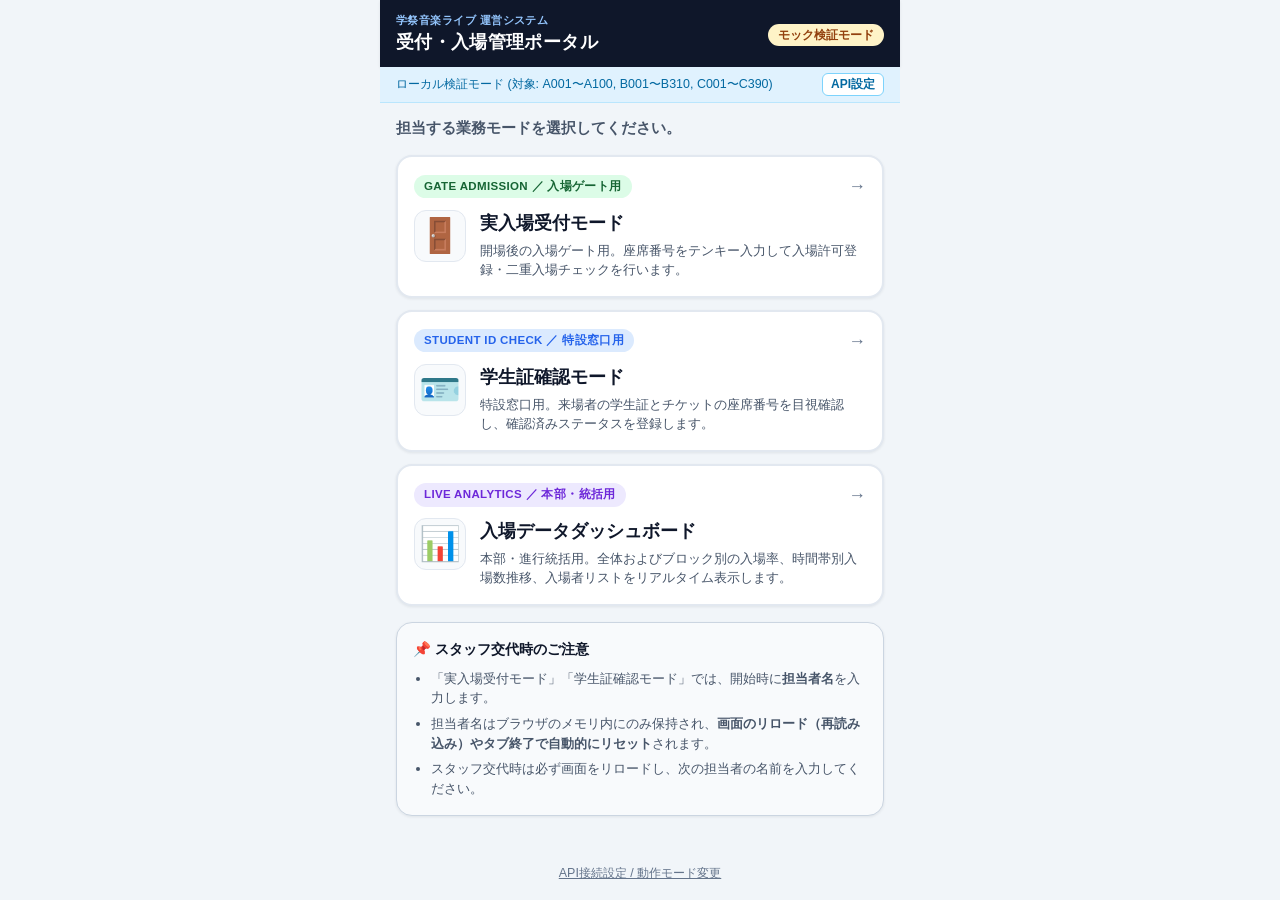
==== commit ff2be294: "Update admission data ranges and enhance UI components for local validation mode" ====
--- a/index.html
+++ b/index.html
@@ -22,7 +22,7 @@
 
     <!-- モード表示バー -->
     <div id="mode-banner" class="mode-banner">
-      <span id="mode-banner-text">ローカル検証モード (対象: A001〜A400, B001〜B400)</span>
+      <span id="mode-banner-text">ローカル検証モード (対象: A001〜A100, B001〜B310, C001〜C390)</span>
       <button type="button" id="open-config-btn" class="mode-config-btn">API設定</button>
     </div>
 
@@ -152,7 +152,7 @@
           portalStatusBadge.textContent = "API接続モード";
           portalStatusBadge.className = "portal-conn-badge is-online";
         } else {
-          modeBannerText.textContent = "ローカル検証モード (対象: A001〜A400, B001〜B400)";
+          modeBannerText.textContent = "ローカル検証モード (対象: A001〜A100, B001〜B310, C001〜C390)";
           portalStatusBadge.textContent = "モック検証モード";
           portalStatusBadge.className = "portal-conn-badge is-mock";
         }
--- a/style.css
+++ b/style.css
@@ -1160,6 +1160,10 @@
   background: #7c3aed;
 }
 
+.fill-warning {
+  background: #ea580c;
+}
+
 /* セクション共通 */
 .dashboard-section {
   display: flex;
@@ -1393,6 +1397,11 @@
   color: #5b21b6;
 }
 
+.block-tag-C {
+  background: #ffedd5;
+  color: #9a3412;
+}
+
 .table-badge {
   display: inline-block;
   font-size: 0.74rem;
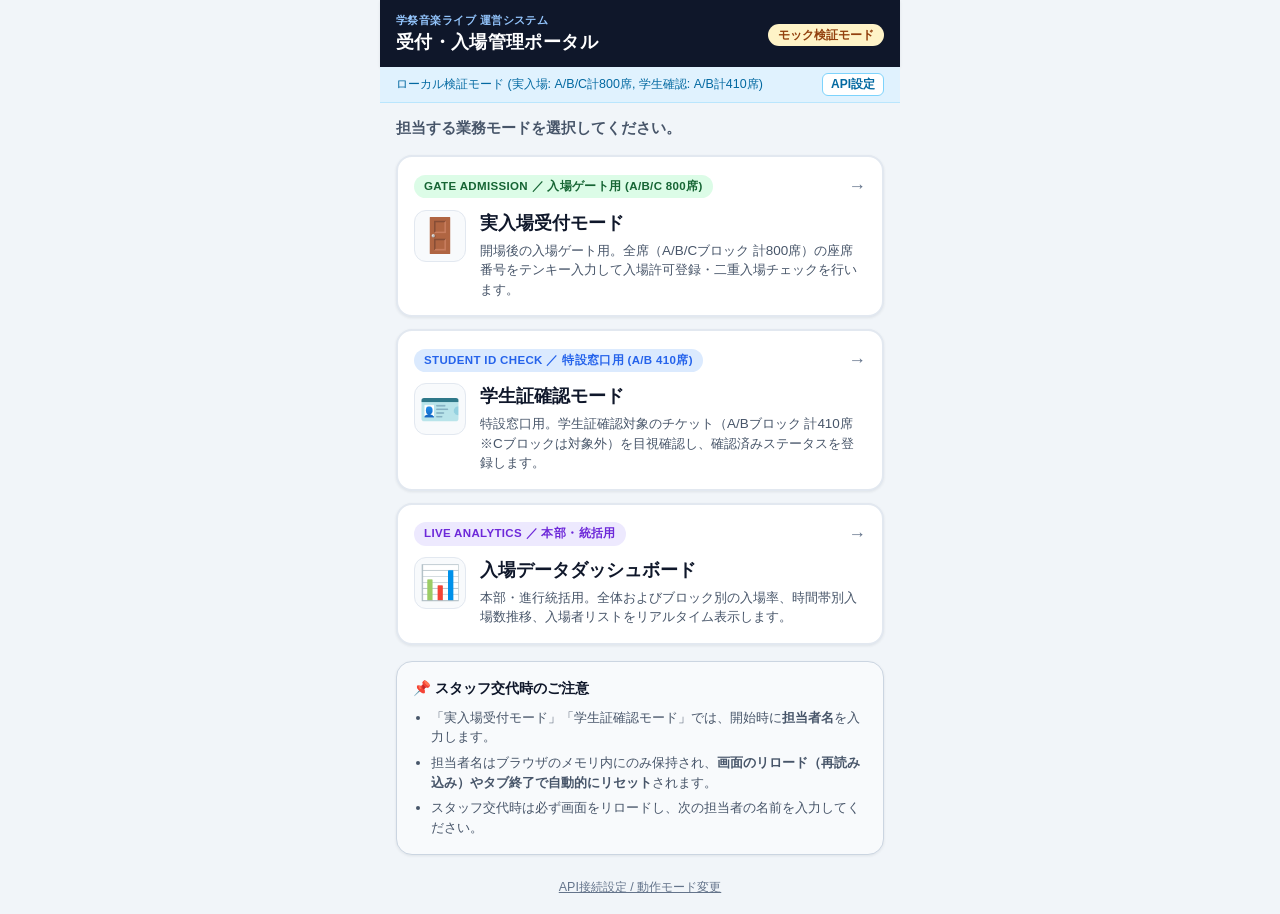
==== commit b878c1fe: "学生証確認フローと入場データダッシュボードの座席数を更新し、ローカル検証モードの表示を修正" ====
--- a/index.html
+++ b/index.html
@@ -22,7 +22,7 @@
 
     <!-- モード表示バー -->
     <div id="mode-banner" class="mode-banner">
-      <span id="mode-banner-text">ローカル検証モード (対象: A001〜A100, B001〜B310, C001〜C390)</span>
+      <span id="mode-banner-text">ローカル検証モード (実入場: A/B/C計800席, 学生確認: A/B計410席)</span>
       <button type="button" id="open-config-btn" class="mode-config-btn">API設定</button>
     </div>
 
@@ -37,7 +37,7 @@
         <!-- 1. 実入場受付モード -->
         <a href="admission.html" data-nav-link class="card portal-card portal-card-admission">
           <div class="portal-card-top">
-            <span class="portal-badge badge-gate">GATE ADMISSION ／ 入場ゲート用</span>
+            <span class="portal-badge badge-gate">GATE ADMISSION ／ 入場ゲート用 (A/B/C 800席)</span>
             <span class="portal-arrow" aria-hidden="true">→</span>
           </div>
           <div class="portal-card-body">
@@ -45,7 +45,7 @@
             <div class="portal-text">
               <h2 class="portal-card-title">実入場受付モード</h2>
               <p class="portal-card-desc">
-                開場後の入場ゲート用。座席番号をテンキー入力して入場許可登録・二重入場チェックを行います。
+                開場後の入場ゲート用。全席（A/B/Cブロック 計800席）の座席番号をテンキー入力して入場許可登録・二重入場チェックを行います。
               </p>
             </div>
           </div>
@@ -54,7 +54,7 @@
         <!-- 2. 学生証確認モード -->
         <a href="check.html" data-nav-link class="card portal-card portal-card-check">
           <div class="portal-card-top">
-            <span class="portal-badge badge-check">STUDENT ID CHECK ／ 特設窓口用</span>
+            <span class="portal-badge badge-check">STUDENT ID CHECK ／ 特設窓口用 (A/B 410席)</span>
             <span class="portal-arrow" aria-hidden="true">→</span>
           </div>
           <div class="portal-card-body">
@@ -62,7 +62,7 @@
             <div class="portal-text">
               <h2 class="portal-card-title">学生証確認モード</h2>
               <p class="portal-card-desc">
-                特設窓口用。来場者の学生証とチケットの座席番号を目視確認し、確認済みステータスを登録します。
+                特設窓口用。学生証確認対象のチケット（A/Bブロック 計410席 ※Cブロックは対象外）を目視確認し、確認済みステータスを登録します。
               </p>
             </div>
           </div>
@@ -152,7 +152,7 @@
           portalStatusBadge.textContent = "API接続モード";
           portalStatusBadge.className = "portal-conn-badge is-online";
         } else {
-          modeBannerText.textContent = "ローカル検証モード (対象: A001〜A100, B001〜B310, C001〜C390)";
+          modeBannerText.textContent = "ローカル検証モード (実入場: A/B/C計800席, 学生確認: A/B計410席)";
           portalStatusBadge.textContent = "モック検証モード";
           portalStatusBadge.className = "portal-conn-badge is-mock";
         }
